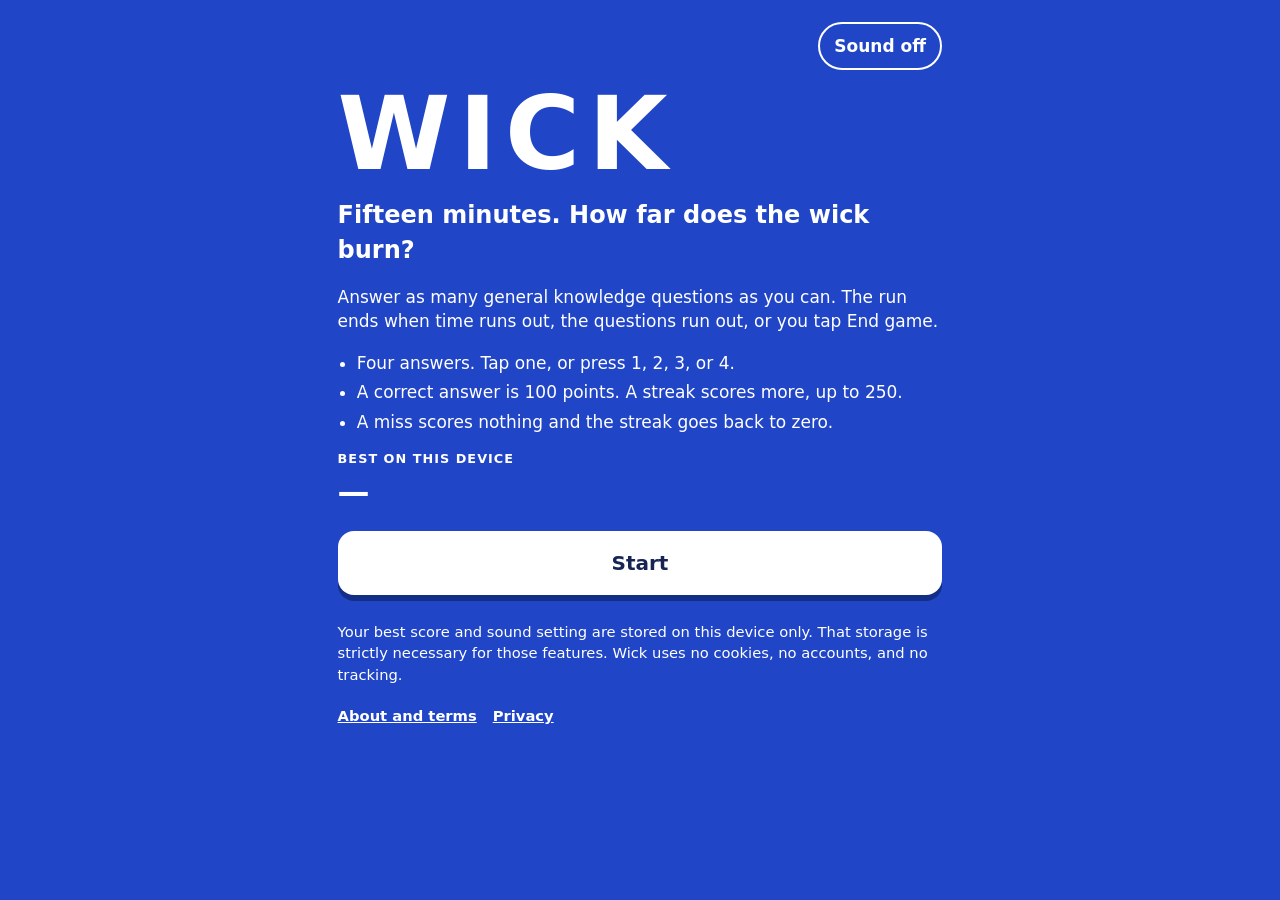
==== quiz/index.html @ 3b4956e9 "Add Wick, a self-contained 15-minute quiz at /quiz/. The game is static HTML, CSS, and JavaScript wi" ====
<!DOCTYPE html>
<html lang="en-GB">
<head>
  <meta charset="utf-8">
  <meta name="viewport" content="width=device-width, initial-scale=1">
  <title>Wick — a 15-minute quiz</title>
  <meta name="description" content="Wick is a 15-minute general knowledge quiz in the browser. No account, no cookies, no tracking.">
  <meta name="theme-color" content="#2046c7">
  <link rel="canonical" href="https://zachfrench939.github.io/quiz/">
  <link rel="icon" href="favicon.svg" type="image/svg+xml">
  <link rel="stylesheet" href="styles.css">
</head>
<body class="is-start">
  <div class="wrap" id="wrap">
    <a class="skip" href="#main">Skip to content</a>
    <header class="top">
      <div class="top-row">
        <h1>Wick</h1>
        <div class="tools">
          <p class="timer" id="timer" hidden>
            <span class="visually-hidden">Time left </span><span id="timer-clock">15:00</span>
          </p>
          <button type="button" id="sound-toggle" aria-pressed="false" aria-label="Sound off">Sound off</button>
        </div>
      </div>
      <div class="wick" id="wick-wrap" hidden aria-hidden="true"><span id="wick-bar"></span></div>
    </header>
    <main id="main" tabindex="-1">
      <section id="screen-start">
        <p class="lede">Fifteen minutes. How far does the wick burn?</p>
        <p>Answer as many general knowledge questions as you can. The run ends when time runs out, the questions run out, or you tap End game.</p>
        <ul class="rules">
          <li>Four answers. Tap one, or press 1, 2, 3, or 4.</li>
          <li>A correct answer is 100 points. A streak scores more, up to 250.</li>
          <li>A miss scores nothing and the streak goes back to zero.</li>
        </ul>
        <p class="best-label">Best on this device</p>
        <p class="best-num" id="best-score">—</p>
        <button type="button" class="primary" id="start-btn">Start</button>
        <p id="load-error" class="error" hidden>The questions did not load. Keep questions.js in the same folder as this page.</p>
      </section>
      <section id="screen-play" hidden>
        <p class="meta"><span id="counter">QUESTION 1</span></p>
        <p class="stats"><span id="score">SCORE 0</span><span id="streak">STREAK 0</span></p>
        <h2 id="question" tabindex="-1">
          <span class="cat" id="category">Category</span>
          <span id="question-text"></span>
        </h2>
        <p id="pop" class="pop" aria-hidden="true"></p>
        <div id="choices" class="choices"></div>
        <div class="play-actions">
          <button type="button" class="primary" id="next-btn" hidden>Next question</button>
          <button type="button" class="ghost" id="end-btn">End game</button>
        </div>
      </section>
      <section id="screen-end" hidden>
        <p class="eyebrow" id="end-reason">Time's up</p>
        <h2 id="verdict" tabindex="-1">Nicely done.</h2>
        <p class="final-score" id="end-score">0</p>
        <p id="new-best" class="new-best" hidden>New best on this device.</p>
        <dl class="results">
          <div><dt>Accuracy</dt><dd id="end-acc">—</dd></div>
          <div><dt>Correct</dt><dd id="end-correct">0 of 0</dd></div>
          <div><dt>Best streak</dt><dd id="end-streak">0</dd></div>
          <div><dt>Your best</dt><dd id="end-best">—</dd></div>
        </dl>
        <p id="grid" class="grid" aria-hidden="true"></p>
        <div class="end-actions">
          <button type="button" class="primary" id="share-btn">Share result</button>
          <p id="share-status" role="status"></p>
          <div id="share-fallback" hidden>
            <p>Select the result below and copy it.</p>
            <textarea id="share-text" readonly spellcheck="false" aria-label="Result text to copy"></textarea>
          </div>
          <button type="button" class="secondary" id="again-btn">Play again</button>
        </div>
      </section>
    </main>
    <footer>
      <p>Your best score and sound setting are stored on this device only. That storage is strictly necessary for those features. Wick uses no cookies, no accounts, and no tracking.</p>
      <nav aria-label="Information">
        <a href="about.html">About and terms</a>
        <a href="privacy.html">Privacy</a>
      </nav>
    </footer>
    <noscript>
      <p>Wick needs JavaScript to run the quiz. The script is stored with this page and is not loaded from another website.</p>
    </noscript>
  </div>
  <div id="confirm" class="modal" hidden>
    <div class="modal-card" role="dialog" aria-modal="true" aria-labelledby="confirm-title">
      <h2 id="confirm-title">End this game?</h2>
      <p>Your score is kept if it is a best on this device.</p>
      <div class="modal-actions">
        <button type="button" id="confirm-yes">End now</button>
        <button type="button" class="secondary" id="confirm-no">Keep playing</button>
      </div>
    </div>
  </div>
  <div id="live" class="visually-hidden" aria-live="polite"></div>
  <script src="questions.js"></script>
  <script src="game.js"></script>
</body>
</html>
---- quiz/styles.css ----
:root {
  --bg: #2046c7;
  --bg-deep: #18349a;
  --ink: #ffffff;
  --navy: #172554;
  --gold: #ffe08a;
  --good: #0a5c34;
  --bad: #9d2c2c;
  --idle: #d5def8;
  --shadow: #132e86;
  --card: #ffffff;
}

* { box-sizing: border-box; }

[hidden] { display: none !important; }

html { text-size-adjust: 100%; }

body {
  margin: 0;
  min-height: 100dvh;
  background: var(--bg);
  color: var(--ink);
  font-family: system-ui, "Segoe UI", Roboto, "Helvetica Neue", Arial, sans-serif;
  font-size: 1.0625rem;
  line-height: 1.45;
}

body.modal-open { overflow: hidden; }

.wrap {
  max-width: 40rem;
  margin: 0 auto;
  padding:
    calc(1rem + env(safe-area-inset-top))
    calc(1.1rem + env(safe-area-inset-right))
    calc(1.5rem + env(safe-area-inset-bottom))
    calc(1.1rem + env(safe-area-inset-left));
}

.skip {
  position: absolute;
  left: 1rem;
  top: -4rem;
  z-index: 5;
  background: var(--card);
  color: var(--navy);
  padding: 0.55rem 0.9rem;
  border-radius: 10px;
  font-weight: 800;
}

.skip:focus { top: 1rem; }

:focus { outline: none; }

:focus-visible {
  outline: 3px solid var(--gold);
  outline-offset: 3px;
}

button, a { touch-action: manipulation; }

button {
  font: inherit;
  cursor: pointer;
}

h1 {
  margin: 0;
  font-weight: 800;
  letter-spacing: 0.08em;
  text-transform: uppercase;
  line-height: 0.95;
}

body.is-start h1 {
  font-size: clamp(3.4rem, 18vw, 6.4rem);
  margin-top: 0.35rem;
}

body.is-play h1,
body.is-end h1 {
  font-size: 1.35rem;
  letter-spacing: 0.16em;
}

.top-row {
  display: flex;
  flex-wrap: wrap;
  align-items: center;
  gap: 0.55rem 0.75rem;
}

body.is-start .top-row { align-items: flex-start; }

body.is-start h1 {
  flex: 1 0 100%;
  order: 2;
}

body.is-start .tools { order: 1; }

.tools {
  margin-left: auto;
  display: flex;
  align-items: center;
  gap: 0.7rem;
}

.timer {
  margin: 0;
  font-size: clamp(1.7rem, 6vw, 2.15rem);
  font-weight: 800;
  font-variant-numeric: tabular-nums;
  letter-spacing: 0.04em;
  line-height: 1;
}

.timer.is-low { color: var(--gold); }

#sound-toggle,
.brand-link,
.secondary,
.ghost {
  min-height: 48px;
  border-radius: 999px;
  border: 2px solid var(--ink);
  background: transparent;
  color: var(--ink);
  font-weight: 800;
  padding: 0.4rem 0.9rem;
}

.brand {
  margin: 0;
  font-weight: 800;
  letter-spacing: 0.16em;
  text-transform: uppercase;
}

.brand a,
footer a,
.prose a {
  color: var(--ink);
}

.wick {
  height: 0.55rem;
  margin-top: 0.8rem;
  background: var(--bg-deep);
  border-radius: 999px;
  overflow: hidden;
}

.wick span {
  display: block;
  height: 100%;
  width: 100%;
  background: var(--gold);
  border-radius: inherit;
}

.lede {
  font-size: clamp(1.25rem, 3vw, 1.5rem);
  font-weight: 800;
  margin: 1rem 0 0.4rem;
}

.rules {
  margin: 0.4rem 0 1rem;
  padding-left: 1.2rem;
}

.rules li { margin: 0.3rem 0; }

.best-label {
  margin: 0.4rem 0 0;
  font-size: 0.8rem;
  font-weight: 800;
  letter-spacing: 0.08em;
  text-transform: uppercase;
}

.best-num {
  margin: 0 0 1rem;
  font-size: 2rem;
  font-weight: 800;
}

.primary,
.choice,
.modal-card button {
  border: 0;
  border-radius: 16px;
  background: var(--card);
  color: var(--navy);
  font-weight: 800;
  box-shadow: 0 6px 0 var(--shadow);
  transition: transform 0.08s ease, box-shadow 0.08s ease;
}

.primary:active,
.choice:active:not(:disabled),
.modal-card button:active {
  transform: translateY(4px);
  box-shadow: 0 2px 0 var(--shadow);
}

.primary {
  width: 100%;
  min-height: 64px;
  font-size: 1.25rem;
  padding: 0.8rem 1rem;
}

.choice {
  width: 100%;
  min-height: 64px;
  display: flex;
  align-items: center;
  gap: 0.75rem;
  text-align: left;
  padding: 0.8rem 1rem;
  font-size: 1.125rem;
  user-select: none;
}

.choice:disabled { cursor: default; opacity: 1; }

.key {
  flex: none;
  width: 1.8rem;
  height: 1.8rem;
  display: inline-grid;
  place-items: center;
  border-radius: 999px;
  background: var(--bg);
  color: var(--ink);
  font-weight: 800;
}

.choice-text {
  flex: 1;
  min-width: 0;
}

.choices {
  display: flex;
  flex-direction: column;
  gap: 0.7rem;
}

.meta,
.stats {
  display: flex;
  justify-content: space-between;
  gap: 0.75rem;
  margin: 0.85rem 0 0;
  font-size: 0.85rem;
  font-weight: 800;
  letter-spacing: 0.08em;
  text-transform: uppercase;
}

.stats { margin-top: 0.25rem; }

#question {
  display: flex;
  flex-direction: column;
  align-items: flex-start;
  gap: 0.55rem;
  margin: 0.9rem 0 0.3rem;
}

.cat {
  margin: 0;
  background: var(--gold);
  color: var(--navy);
  font-size: 0.78rem;
  font-weight: 800;
  letter-spacing: 0.12em;
  text-transform: uppercase;
  padding: 0.22rem 0.55rem;
  border-radius: 999px;
}

#question-text {
  font-size: clamp(1.45rem, 4.4vw, 2.05rem);
  font-weight: 800;
  line-height: 1.22;
}

.pop {
  min-height: 1.6rem;
  margin: 0.35rem 0 0.7rem;
  font-size: 1.35rem;
  font-weight: 800;
  letter-spacing: 0.06em;
  color: var(--gold);
}

.pop.is-bad { color: #ffe1dc; }

.pop.is-show { animation: rise 0.45s ease; }

@keyframes rise {
  from { transform: translateY(8px); opacity: 0; }
  to { transform: translateY(0); opacity: 1; }
}

.choice.is-correct,
.choice.is-correct:hover {
  background: var(--good);
  color: var(--ink);
  box-shadow: 0 6px 0 #064026;
}

.choice.is-correct .key { background: var(--ink); color: var(--good); }

.choice.is-wrong,
.choice.is-wrong:hover {
  background: var(--bad);
  color: var(--ink);
  box-shadow: 0 6px 0 #6d1d1d;
}

.choice.is-wrong .key { background: var(--ink); color: var(--bad); }

.choice.is-idle,
.choice.is-idle:hover {
  background: var(--idle);
  color: var(--navy);
  box-shadow: none;
}

.play-actions, .end-actions {
  display: flex;
  flex-direction: column;
  gap: 0.7rem;
  margin-top: 0.9rem;
}

.ghost, .secondary {
  width: 100%;
  border-radius: 16px;
  box-shadow: none;
}

.eyebrow {
  margin: 1rem 0 0.2rem;
  font-size: 0.85rem;
  font-weight: 800;
  letter-spacing: 0.12em;
  text-transform: uppercase;
}

#verdict {
  margin: 0.2rem 0;
  font-size: clamp(1.7rem, 5vw, 2.3rem);
  line-height: 1.15;
}

.final-score {
  margin: 0.2rem 0 0.6rem;
  font-size: clamp(3rem, 12vw, 4.5rem);
  font-weight: 800;
  line-height: 0.95;
  font-variant-numeric: tabular-nums;
}

.results {
  display: grid;
  grid-template-columns: 1fr 1fr;
  gap: 0.7rem;
  margin: 0.4rem 0 0.8rem;
}

.results div {
  background: var(--bg-deep);
  border-radius: 14px;
  padding: 0.7rem 0.8rem;
}

.results dt {
  font-size: 0.75rem;
  font-weight: 800;
  letter-spacing: 0.08em;
  text-transform: uppercase;
}

.results dd {
  margin: 0.15rem 0 0;
  font-size: 1.25rem;
  font-weight: 800;
}

.new-best {
  margin: 0 0 0.6rem;
  font-weight: 800;
  color: var(--gold);
}

.grid {
  display: grid;
  gap: 0.15rem;
  margin: 0.2rem 0 0.8rem;
  font-size: 1.25rem;
  letter-spacing: 0.14em;
  line-height: 1.4;
}

#share-status { min-height: 1.4rem; font-weight: 800; margin: 0.3rem 0; }

textarea {
  width: 100%;
  min-height: 9rem;
  border: 0;
  border-radius: 12px;
  padding: 0.75rem;
  font: inherit;
  color: var(--navy);
  background: var(--card);
}

.error {
  background: var(--card);
  color: var(--bad);
  padding: 0.75rem 1rem;
  border-radius: 12px;
  font-weight: 800;
}

footer {
  margin-top: 1.6rem;
  font-size: 0.92rem;
}

footer p { margin: 0 0 0.4rem; }

footer nav {
  display: flex;
  flex-wrap: wrap;
  gap: 0.2rem 1rem;
}

footer a {
  display: inline-flex;
  align-items: center;
  min-height: 48px;
  font-weight: 800;
}

.modal {
  position: fixed;
  inset: 0;
  z-index: 20;
  background: rgba(8, 16, 48, 0.72);
  display: grid;
  place-items: center;
  padding: 1rem;
}

.modal-card {
  width: min(24rem, 100%);
  background: var(--card);
  color: var(--navy);
  border-radius: 18px;
  padding: 1.15rem;
}

.modal-card h2 { margin: 0 0 0.4rem; font-size: 1.45rem; }

.modal-card p { margin: 0 0 1rem; }

.modal-actions { display: flex; flex-direction: column; gap: 0.6rem; }

.modal-card button { width: 100%; min-height: 52px; font-size: 1.05rem; }

.modal-card .secondary {
  background: transparent;
  color: var(--navy);
  border-color: var(--navy);
  box-shadow: none;
}

.prose h1 {
  font-size: clamp(2rem, 7vw, 3rem);
  letter-spacing: 0;
  text-transform: none;
  line-height: 1.1;
  margin: 0.6rem 0 0.8rem;
}

.prose h2 { font-size: 1.25rem; margin: 1.4rem 0 0.4rem; }

.prose ul { padding-left: 1.2rem; }

.prose li { margin: 0.3rem 0; }

.prose a { font-weight: 800; }

.visually-hidden {
  position: absolute;
  width: 1px;
  height: 1px;
  padding: 0;
  margin: -1px;
  overflow: hidden;
  clip: rect(0, 0, 0, 0);
  white-space: nowrap;
  border: 0;
}

@media (hover: hover) {
  .primary:hover,
  .choice:hover:not(:disabled) { background: #f4f7ff; }
  #sound-toggle:hover,
  .ghost:hover,
  .secondary:hover { background: rgba(255, 255, 255, 0.12); }
}

@media (prefers-reduced-motion: reduce) {
  *, *::before, *::after {
    animation: none !important;
    transition: none !important;
  }
  .primary:active,
  .choice:active,
  .choice:active:not(:disabled),
  .modal-card button:active { transform: none !important; }
}

@media (min-width: 720px) {
  .wrap { padding-top: 1.4rem; }
  .results { grid-template-columns: 1fr 1fr 1fr 1fr; }
}
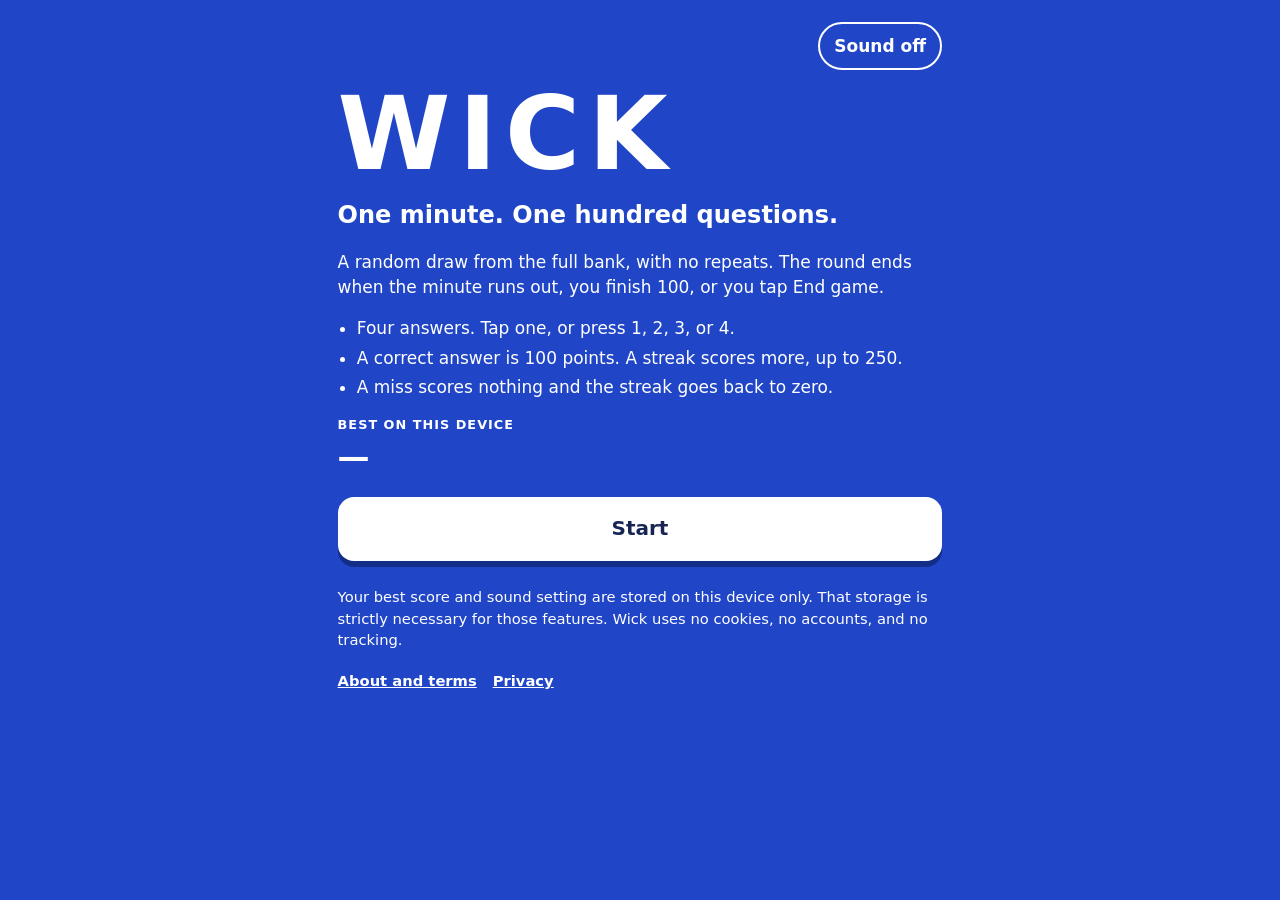
==== commit 3dcf47b5: "Make Wick a one-minute sprint of 100 questions. A round now lasts 60 seconds and draws up to 100 que" ====
--- a/quiz/index.html
+++ b/quiz/index.html
@@ -3,10 +3,10 @@
 <head>
   <meta charset="utf-8">
   <meta name="viewport" content="width=device-width, initial-scale=1">
-  <title>Wick — a 15-minute quiz</title>
-  <meta name="description" content="Wick is a 15-minute general knowledge quiz in the browser. No account, no cookies, no tracking.">
+  <title>Wick — a 1-minute quiz</title>
+  <meta name="description" content="Wick is a 1-minute general knowledge quiz. Up to 100 questions. No account, no cookies, no tracking.">
   <meta name="theme-color" content="#2046c7">
-  <link rel="canonical" href="https://zachfrench939.github.io/quiz/">
+  <link rel="canonical" href="./">
   <link rel="icon" href="favicon.svg" type="image/svg+xml">
   <link rel="stylesheet" href="styles.css">
 </head>
@@ -18,7 +18,7 @@
         <h1>Wick</h1>
         <div class="tools">
           <p class="timer" id="timer" hidden>
-            <span class="visually-hidden">Time left </span><span id="timer-clock">15:00</span>
+            <span class="visually-hidden">Time left </span><span id="timer-clock">1:00</span>
           </p>
           <button type="button" id="sound-toggle" aria-pressed="false" aria-label="Sound off">Sound off</button>
         </div>
@@ -27,8 +27,8 @@
     </header>
     <main id="main" tabindex="-1">
       <section id="screen-start">
-        <p class="lede">Fifteen minutes. How far does the wick burn?</p>
-        <p>Answer as many general knowledge questions as you can. The run ends when time runs out, the questions run out, or you tap End game.</p>
+        <p class="lede">One minute. One hundred questions.</p>
+        <p>A random draw from the full bank, with no repeats. The round ends when the minute runs out, you finish 100, or you tap End game.</p>
         <ul class="rules">
           <li>Four answers. Tap one, or press 1, 2, 3, or 4.</li>
           <li>A correct answer is 100 points. A streak scores more, up to 250.</li>
@@ -60,7 +60,7 @@
         <p id="new-best" class="new-best" hidden>New best on this device.</p>
         <dl class="results">
           <div><dt>Accuracy</dt><dd id="end-acc">—</dd></div>
-          <div><dt>Correct</dt><dd id="end-correct">0 of 0</dd></div>
+          <div><dt>Answered</dt><dd id="end-correct">0 of 100</dd></div>
           <div><dt>Best streak</dt><dd id="end-streak">0</dd></div>
           <div><dt>Your best</dt><dd id="end-best">—</dd></div>
         </dl>
--- a/quiz/styles.css
+++ b/quiz/styles.css
@@ -111,14 +111,36 @@
 
 .timer {
   margin: 0;
-  font-size: clamp(1.7rem, 6vw, 2.15rem);
+  font-size: clamp(2.6rem, 12vw, 4.1rem);
   font-weight: 800;
   font-variant-numeric: tabular-nums;
-  letter-spacing: 0.04em;
-  line-height: 1;
-}
-
-.timer.is-low { color: var(--gold); }
+  letter-spacing: 0.02em;
+  line-height: 0.9;
+}
+
+body.is-play .timer {
+  min-width: 4.2ch;
+  text-align: right;
+}
+
+.timer.is-low {
+  color: var(--gold);
+  animation: wick-urgent 0.7s ease-in-out infinite;
+}
+
+body.is-urgent { background: #1736b0; }
+
+body.is-urgent .wick span { animation: wick-burn 0.7s ease-in-out infinite; }
+
+@keyframes wick-urgent {
+  0%, 100% { transform: scale(1); }
+  50% { transform: scale(1.07); }
+}
+
+@keyframes wick-burn {
+  0%, 100% { filter: brightness(1); }
+  50% { filter: brightness(1.45); }
+}
 
 #sound-toggle,
 .brand-link,
@@ -147,8 +169,8 @@
 }
 
 .wick {
-  height: 0.55rem;
-  margin-top: 0.8rem;
+  height: 0.7rem;
+  margin-top: 0.7rem;
   background: var(--bg-deep);
   border-radius: 999px;
   overflow: hidden;
@@ -217,13 +239,14 @@
 
 .choice {
   width: 100%;
-  min-height: 64px;
+  min-height: 76px;
   display: flex;
   align-items: center;
-  gap: 0.75rem;
+  gap: 0.85rem;
   text-align: left;
-  padding: 0.8rem 1rem;
-  font-size: 1.125rem;
+  padding: 1rem 1.05rem;
+  font-size: 1.25rem;
+  border-radius: 18px;
   user-select: none;
 }
 
@@ -529,7 +552,8 @@
   .primary:active,
   .choice:active,
   .choice:active:not(:disabled),
-  .modal-card button:active { transform: none !important; }
+  .modal-card button:active,
+  .timer.is-low { transform: none !important; }
 }
 
 @media (min-width: 720px) {
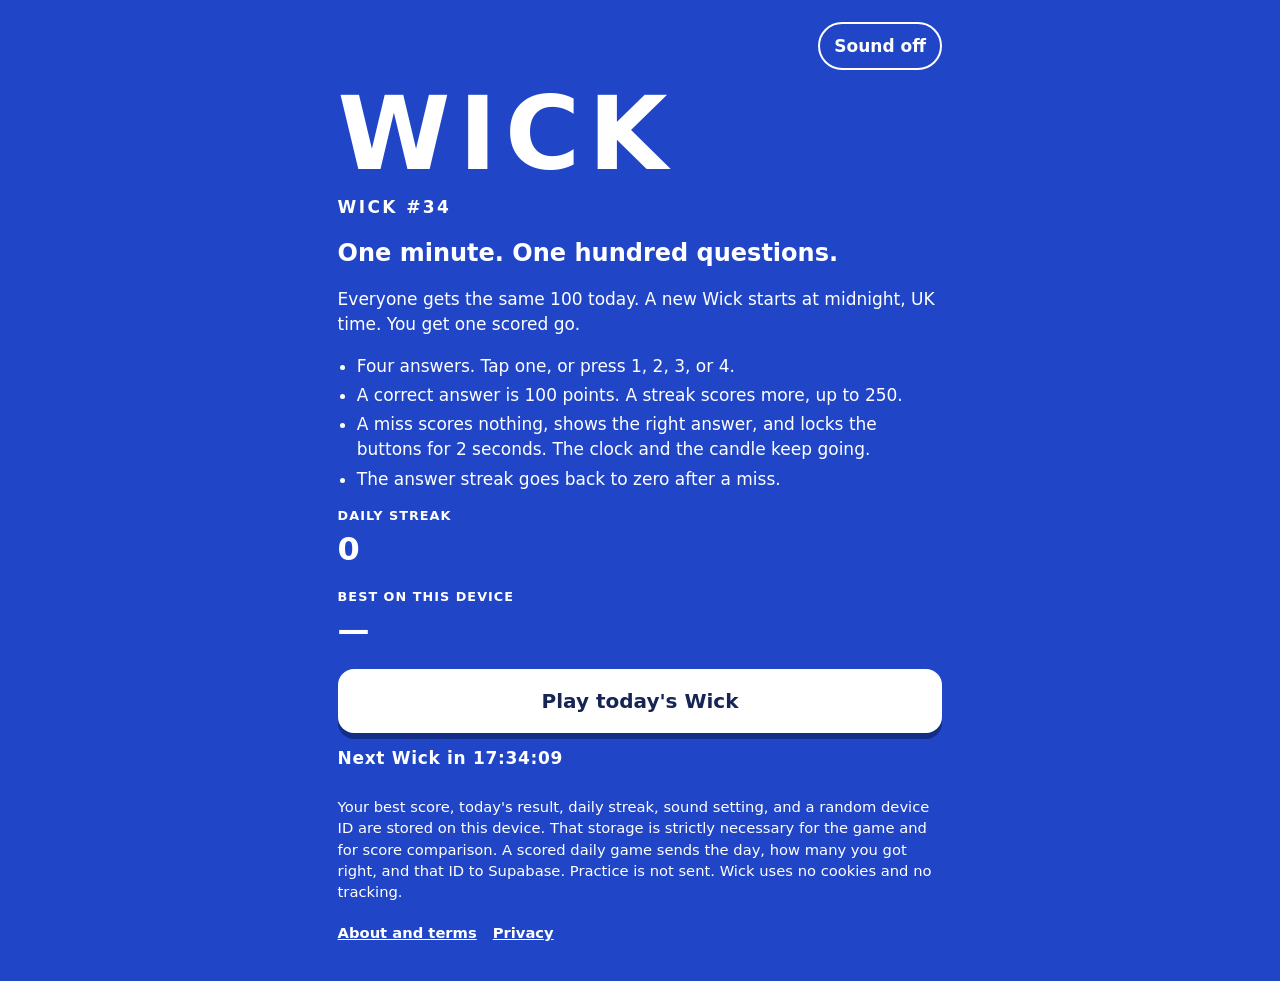
==== commit 4b8d4254: "Make Wick a daily one-minute game with score comparison. Each UK day has its own 100 questions, a ca" ====
--- a/quiz/index.html
+++ b/quiz/index.html
@@ -4,8 +4,9 @@
   <meta charset="utf-8">
   <meta name="viewport" content="width=device-width, initial-scale=1">
   <title>Wick — a 1-minute quiz</title>
-  <meta name="description" content="Wick is a 1-minute general knowledge quiz. Up to 100 questions. No account, no cookies, no tracking.">
+  <meta name="description" content="Wick is a daily 1-minute quiz. Everyone gets the same 100 questions until midnight UK time. No account, no cookies, no tracking.">
   <meta name="theme-color" content="#2046c7">
+  <meta http-equiv="Content-Security-Policy" content="connect-src 'self' https://hlnlkcdmtnbzouomcxcg.supabase.co">
   <link rel="canonical" href="./">
   <link rel="icon" href="favicon.svg" type="image/svg+xml">
   <link rel="stylesheet" href="styles.css">
@@ -18,53 +19,102 @@
         <h1>Wick</h1>
         <div class="tools">
           <p class="timer" id="timer" hidden>
-            <span class="visually-hidden">Time left </span><span id="timer-clock">1:00</span>
+            <span class="visually-hidden">Seconds left </span><span id="timer-clock">60</span>
           </p>
           <button type="button" id="sound-toggle" aria-pressed="false" aria-label="Sound off">Sound off</button>
         </div>
       </div>
-      <div class="wick" id="wick-wrap" hidden aria-hidden="true"><span id="wick-bar"></span></div>
     </header>
     <main id="main" tabindex="-1">
       <section id="screen-start">
-        <p class="lede">One minute. One hundred questions.</p>
-        <p>A random draw from the full bank, with no repeats. The round ends when the minute runs out, you finish 100, or you tap End game.</p>
-        <ul class="rules">
-          <li>Four answers. Tap one, or press 1, 2, 3, or 4.</li>
-          <li>A correct answer is 100 points. A streak scores more, up to 250.</li>
-          <li>A miss scores nothing and the streak goes back to zero.</li>
-        </ul>
-        <p class="best-label">Best on this device</p>
-        <p class="best-num" id="best-score">—</p>
-        <button type="button" class="primary" id="start-btn">Start</button>
+        <div id="daily-open">
+          <p class="day-label" id="day-open">Wick</p>
+          <p class="lede">One minute. One hundred questions.</p>
+          <p>Everyone gets the same 100 today. A new Wick starts at midnight, UK time. You get one scored go.</p>
+          <ul class="rules">
+            <li>Four answers. Tap one, or press 1, 2, 3, or 4.</li>
+            <li>A correct answer is 100 points. A streak scores more, up to 250.</li>
+            <li>A miss scores nothing, shows the right answer, and locks the buttons for 2 seconds. The clock and the candle keep going.</li>
+          <li>The answer streak goes back to zero after a miss.</li>
+          </ul>
+          <p class="best-label">Daily streak</p>
+          <p class="best-num" id="open-streak">0</p>
+          <p class="best-label">Best on this device</p>
+          <p class="best-num" id="best-score">—</p>
+          <button type="button" class="primary" id="start-btn">Play today's Wick</button>
+          <p class="countdown" id="next-open">Next Wick in 00:00:00</p>
+        </div>
+        <div id="daily-done" hidden>
+          <p class="day-label" id="day-done">Wick</p>
+          <p class="lede">Today's Wick is done.</p>
+          <p class="final-score" id="done-score">0</p>
+          <dl class="results">
+            <div><dt>Answered</dt><dd id="done-answered">0 of 100</dd></div>
+            <div><dt>Accuracy</dt><dd id="done-acc">—</dd></div>
+            <div><dt>Best streak</dt><dd id="done-run">0</dd></div>
+            <div><dt>Daily streak</dt><dd id="done-daily">0</dd></div>
+          </dl>
+          <p class="compare" id="compare-done">Player comparison coming soon.</p>
+          <p class="countdown" id="next-done">Next Wick in 00:00:00</p>
+          <button type="button" class="secondary" id="practice-btn">Practice (not scored)</button>
+          <p class="note">Practice uses today's questions again. It does not change today's result, your best score, or your daily streak.</p>
+        </div>
         <p id="load-error" class="error" hidden>The questions did not load. Keep questions.js in the same folder as this page.</p>
       </section>
       <section id="screen-play" hidden>
-        <p class="meta"><span id="counter">QUESTION 1</span></p>
-        <p class="stats"><span id="score">SCORE 0</span><span id="streak">STREAK 0</span></p>
-        <h2 id="question" tabindex="-1">
-          <span class="cat" id="category">Category</span>
-          <span id="question-text"></span>
-        </h2>
-        <p id="pop" class="pop" aria-hidden="true"></p>
-        <div id="choices" class="choices"></div>
-        <div class="play-actions">
-          <button type="button" class="primary" id="next-btn" hidden>Next question</button>
-          <button type="button" class="ghost" id="end-btn">End game</button>
+        <div class="play-layout">
+          <div class="play-main">
+            <p class="meta"><span id="counter">QUESTION 1</span></p>
+            <p class="stats"><span id="score">SCORE 0</span><span id="streak">STREAK 0</span></p>
+            <h2 id="question" tabindex="-1">
+              <span class="cat" id="category">Category</span>
+              <span id="question-text"></span>
+            </h2>
+            <p id="pop" class="pop" aria-hidden="true"></p>
+            <div id="choices" class="choices"></div>
+            <p id="cooldown" class="cooldown" hidden>
+              <span id="cooldown-label">Wait 2</span>
+              <span class="cooldown-track" aria-hidden="true"><span id="cooldown-bar"></span></span>
+            </p>
+            <div class="play-actions">
+              <button type="button" class="primary" id="next-btn" hidden>Next question</button>
+              <button type="button" class="ghost" id="end-btn">End game</button>
+            </div>
+          </div>
+          <div class="candle-panel" id="candle-panel" aria-hidden="true">
+            <div class="candle" id="candle">
+              <div class="wax-track">
+                <div class="flame" id="candle-flame">
+                  <span class="smoke" id="candle-smoke"></span>
+                  <span class="flame-outer"></span>
+                  <span class="flame-inner"></span>
+                </div>
+                <div class="wax" id="candle-wax">
+                  <span class="drip drip-a"></span>
+                  <span class="drip drip-b"></span>
+                  <span class="drip drip-c"></span>
+                </div>
+              </div>
+              <div class="holder"></div>
+            </div>
+          </div>
         </div>
       </section>
       <section id="screen-end" hidden>
         <p class="eyebrow" id="end-reason">Time's up</p>
         <h2 id="verdict" tabindex="-1">Nicely done.</h2>
         <p class="final-score" id="end-score">0</p>
+        <p id="practice-note" class="note" hidden>Practice. This run is not scored.</p>
         <p id="new-best" class="new-best" hidden>New best on this device.</p>
         <dl class="results">
           <div><dt>Accuracy</dt><dd id="end-acc">—</dd></div>
           <div><dt>Answered</dt><dd id="end-correct">0 of 100</dd></div>
           <div><dt>Best streak</dt><dd id="end-streak">0</dd></div>
-          <div><dt>Your best</dt><dd id="end-best">—</dd></div>
+          <div><dt>Daily streak</dt><dd id="end-daily">0</dd></div>
         </dl>
         <p id="grid" class="grid" aria-hidden="true"></p>
+        <p class="compare" id="compare">Player comparison coming soon.</p>
+        <p class="countdown" id="next-end">Next Wick in 00:00:00</p>
         <div class="end-actions">
           <button type="button" class="primary" id="share-btn">Share result</button>
           <p id="share-status" role="status"></p>
@@ -72,12 +122,12 @@
             <p>Select the result below and copy it.</p>
             <textarea id="share-text" readonly spellcheck="false" aria-label="Result text to copy"></textarea>
           </div>
-          <button type="button" class="secondary" id="again-btn">Play again</button>
+          <button type="button" class="secondary" id="again-btn">Practice (not scored)</button>
         </div>
       </section>
     </main>
     <footer>
-      <p>Your best score and sound setting are stored on this device only. That storage is strictly necessary for those features. Wick uses no cookies, no accounts, and no tracking.</p>
+      <p>Your best score, today's result, daily streak, sound setting, and a random device ID are stored on this device. That storage is strictly necessary for the game and for score comparison. A scored daily game sends the day, how many you got right, and that ID to Supabase. Practice is not sent. Wick uses no cookies and no tracking.</p>
       <nav aria-label="Information">
         <a href="about.html">About and terms</a>
         <a href="privacy.html">Privacy</a>
@@ -90,7 +140,7 @@
   <div id="confirm" class="modal" hidden>
     <div class="modal-card" role="dialog" aria-modal="true" aria-labelledby="confirm-title">
       <h2 id="confirm-title">End this game?</h2>
-      <p>Your score is kept if it is a best on this device.</p>
+        <p id="confirm-copy">Ending now keeps this as today's scored Wick.</p>
       <div class="modal-actions">
         <button type="button" id="confirm-yes">End now</button>
         <button type="button" class="secondary" id="confirm-no">Keep playing</button>
@@ -99,6 +149,10 @@
   </div>
   <div id="live" class="visually-hidden" aria-live="polite"></div>
   <script src="questions.js"></script>
+  <script src="questions-extra.js"></script>
+  <script src="daily.js"></script>
+  <script src="config.js"></script>
+  <script src="stats.js"></script>
   <script src="game.js"></script>
 </body>
 </html>
--- a/quiz/styles.css
+++ b/quiz/styles.css
@@ -109,9 +109,17 @@
   gap: 0.7rem;
 }
 
+body.is-play .wrap { max-width: 56rem; }
+
+.play-layout {
+  display: flex;
+  flex-direction: column;
+  gap: 0.75rem;
+}
+
 .timer {
   margin: 0;
-  font-size: clamp(2.6rem, 12vw, 4.1rem);
+  font-size: clamp(3rem, 14vw, 4.6rem);
   font-weight: 800;
   font-variant-numeric: tabular-nums;
   letter-spacing: 0.02em;
@@ -544,6 +552,247 @@
   .secondary:hover { background: rgba(255, 255, 255, 0.12); }
 }
 
+.day-label {
+  margin: 0.8rem 0 0;
+  font-weight: 800;
+  letter-spacing: 0.14em;
+  text-transform: uppercase;
+}
+
+.countdown {
+  margin: 0.8rem 0 0;
+  font-weight: 800;
+  font-variant-numeric: tabular-nums;
+  letter-spacing: 0.04em;
+}
+
+.note, .compare {
+  margin: 0.45rem 0 0;
+  font-size: 0.95rem;
+}
+
+.compare { font-weight: 800; }
+
+.cooldown {
+  margin: 0.7rem 0 0;
+  font-weight: 800;
+}
+
+.cooldown-track {
+  display: block;
+  height: 0.6rem;
+  margin-top: 0.35rem;
+  background: #18349a;
+  border-radius: 999px;
+  overflow: hidden;
+}
+
+#cooldown-label {
+  display: block;
+  font-size: 1.35rem;
+  letter-spacing: 0.06em;
+}
+
+#cooldown-bar {
+  display: block;
+  height: 100%;
+  width: 100%;
+  background: #ffe08a;
+}
+
+.candle-panel {
+  height: 4.6rem;
+}
+
+.candle {
+  --burn: 100%;
+  height: 100%;
+  display: flex;
+  flex-direction: row;
+  align-items: flex-end;
+}
+
+.wax-track {
+  order: 2;
+  flex: 1 1 auto;
+  min-width: 0;
+  height: 100%;
+  display: flex;
+  flex-direction: row;
+  align-items: flex-end;
+}
+
+.holder {
+  order: 1;
+  width: 1.1rem;
+  height: 0.7rem;
+  flex: none;
+  background: #c9a24a;
+  border-radius: 0 0 4px 4px;
+}
+
+.wax {
+  order: 1;
+  position: relative;
+  width: var(--burn);
+  height: 1.15rem;
+  background: linear-gradient(#fff4d2, #f0c14b 70%, #e0a832);
+  border-radius: 3px 8px 3px 3px;
+  box-shadow: inset 0 -4px 0 rgba(160, 100, 20, 0.18);
+  transition: width 0.2s linear;
+}
+
+.flame {
+  order: 2;
+  position: relative;
+  width: 1.4rem;
+  height: 2.1rem;
+  flex: none;
+  margin-bottom: 0.35rem;
+}
+
+.flame-outer,
+.flame-inner {
+  position: absolute;
+  left: 50%;
+  bottom: 0;
+  transform: translateX(-50%);
+  border-radius: 50% 50% 45% 45% / 60% 60% 40% 40%;
+}
+
+.flame-outer {
+  width: 1.15rem;
+  height: 1.7rem;
+  background: radial-gradient(ellipse at 50% 80%, #fff6c2 0%, #ffc14a 42%, #ff6a00 78%, transparent 80%);
+  filter: drop-shadow(0 0 6px rgba(255, 150, 40, 0.85));
+  transform-origin: 50% 100%;
+  animation: flicker 0.16s ease-in-out infinite alternate, sway 0.85s ease-in-out infinite;
+}
+
+.flame-inner {
+  width: 0.45rem;
+  height: 0.8rem;
+  bottom: 0.15rem;
+  background: #fff8e4;
+  transform-origin: 50% 100%;
+  animation: flicker 0.12s ease-in-out infinite alternate;
+}
+
+.drip {
+  display: none;
+}
+
+.smoke {
+  position: absolute;
+  left: 50%;
+  bottom: 0.2rem;
+  width: 0.7rem;
+  height: 0.7rem;
+  margin-left: -0.35rem;
+  border-radius: 50%;
+  background: rgba(255, 255, 255, 0.72);
+  opacity: 0;
+  pointer-events: none;
+}
+
+.candle.is-out .flame-outer,
+.candle.is-out .flame-inner { opacity: 0; animation: none; }
+
+.candle.is-out .smoke { animation: puff 0.9s ease-out forwards; }
+
+@keyframes flicker {
+  from { transform: translateX(-50%) scale(0.94, 0.9); }
+  to { transform: translateX(-50%) scale(1.06, 1.12); }
+}
+
+@keyframes sway {
+  from { margin-left: -1px; }
+  to { margin-left: 1px; }
+}
+
+@keyframes drip-fall {
+  0% { height: 0; opacity: 0; }
+  15% { opacity: 1; }
+  75% { height: 1.6rem; opacity: 1; }
+  100% { height: 2.1rem; opacity: 0; }
+}
+
+@keyframes puff {
+  0% { opacity: 0; transform: translateY(0) scale(0.4); }
+  25% { opacity: 0.8; }
+  100% { opacity: 0; transform: translateY(-2.4rem) scale(1.8); }
+}
+
+@media (min-width: 860px) {
+  .play-layout {
+    display: grid;
+    grid-template-columns: minmax(0, 1fr) 8.5rem;
+    gap: 1.25rem;
+    align-items: stretch;
+  }
+
+  .candle-panel {
+    height: 28rem;
+  }
+
+  .candle {
+    height: 100%;
+    flex-direction: column;
+    justify-content: flex-end;
+    align-items: center;
+  }
+
+  .wax-track {
+    order: 1;
+    flex: 1 1 auto;
+    width: 100%;
+    height: auto;
+    min-height: 0;
+    flex-direction: column;
+    justify-content: flex-end;
+    align-items: center;
+  }
+
+  .holder {
+    order: 2;
+    width: 4.2rem;
+    height: 0.7rem;
+    border-radius: 3px;
+  }
+
+  .wax {
+    order: 2;
+    width: 2.15rem;
+    height: var(--burn);
+    border-radius: 6px 6px 2px 2px;
+    transition: height 0.2s linear;
+  }
+
+  .flame {
+    order: 1;
+    width: 2rem;
+    height: 2.6rem;
+    margin: 0 0 -2px;
+  }
+
+  .flame-outer { width: 1.35rem; height: 2.15rem; }
+
+  .drip {
+    display: block;
+    position: absolute;
+    top: 22%;
+    width: 0.45rem;
+    height: 0;
+    background: linear-gradient(#fff1c4, #e7b34a);
+    border-radius: 0 0 0.45rem 0.45rem;
+    animation: drip-fall 2.6s ease-in infinite;
+  }
+
+  .drip-a { left: -0.15rem; }
+  .drip-b { right: -0.2rem; animation-delay: 0.9s; }
+  .drip-c { left: 0.7rem; animation-delay: 1.6s; top: 48%; }
+}
+
 @media (prefers-reduced-motion: reduce) {
   *, *::before, *::after {
     animation: none !important;
@@ -554,6 +803,13 @@
   .choice:active:not(:disabled),
   .modal-card button:active,
   .timer.is-low { transform: none !important; }
+  .drip { display: none !important; }
+  .wax { transition: none !important; }
+  .candle.is-out .smoke {
+    animation: none !important;
+    opacity: 0.8;
+    transform: none;
+  }
 }
 
 @media (min-width: 720px) {
